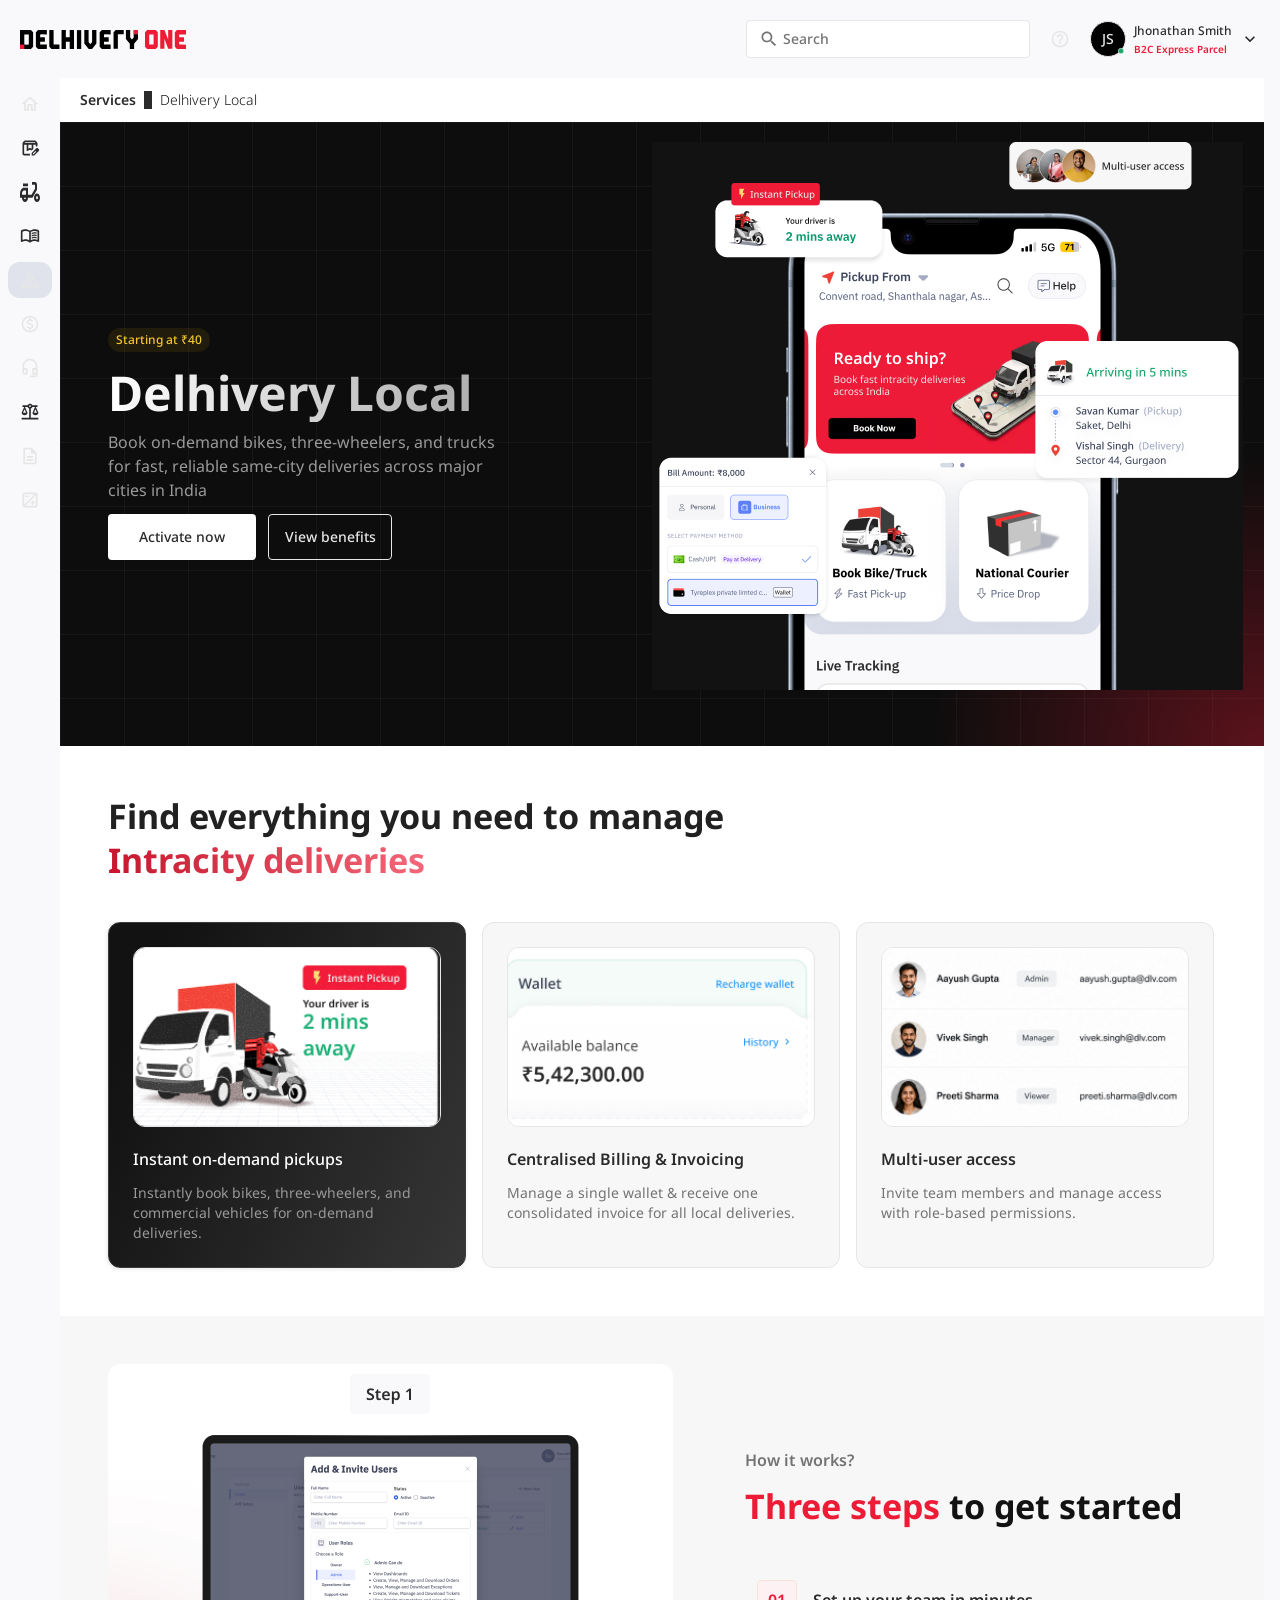
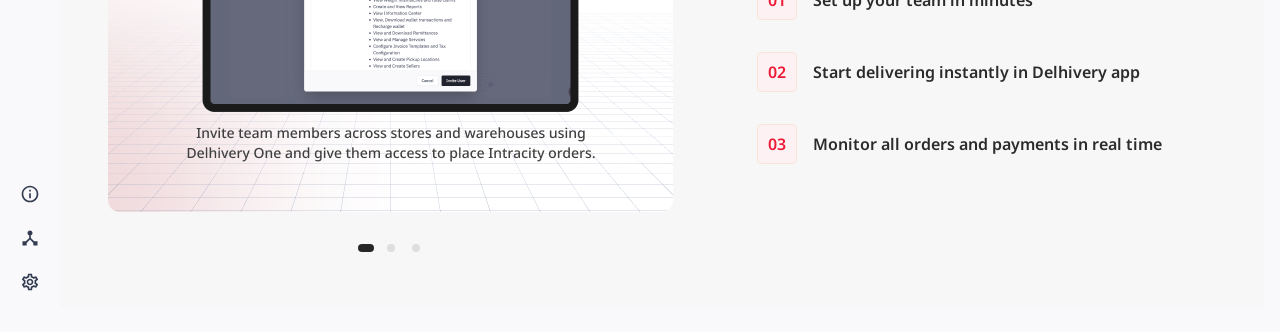
==== pages/delhivery-local/index.html @ 16ae8aa2 "Add Delhivery Local landing page as second option Built 1:1 from Figma (node 2787:121111): top nav, " ====
<!DOCTYPE html>
<html lang="en">
<head>
<meta charset="UTF-8" />
<title>Delhivery Local</title>
<link rel="preconnect" href="https://fonts.googleapis.com">
<link rel="preconnect" href="https://fonts.gstatic.com" crossorigin>
<link href="https://fonts.googleapis.com/css2?family=Noto+Sans:ital,wght@0,300;0,400;0,500;0,600;0,700&display=swap" rel="stylesheet">
<link rel="stylesheet" href="styles.css" />
<link rel="stylesheet" href="../../inspector.css" />
</head>
<body>

<div class="page">

  <header class="topnav" data-spec="Top navigation bar">
    <div class="topnav__brand">
      <img class="logo-dlv" src="assets/dlv.svg" alt="Delhivery" />
      <img class="logo-one" src="assets/group1991.svg" alt="One" />
    </div>
    <div class="search" data-spec="Search field">
      <img src="assets/search.svg" alt="" />
      <span>Search</span>
    </div>
    <div class="topnav__actions">
      <button class="icon-btn" data-spec="Help button"><img src="assets/helpOutline.svg" alt="" /></button>
    </div>
    <div class="profile" data-spec="Profile">
      <div class="avatar">
        <div class="avatar__circle">JS</div>
        <img class="avatar__status" src="assets/avatarStatus.svg" alt="" />
      </div>
      <div class="profile__meta">
        <span class="profile__name">Jhonathan Smith</span>
        <span class="profile__tag">B2C Express Parcel</span>
      </div>
      <img class="chevron" src="assets/chevronDown.svg" alt="" />
    </div>
  </header>

  <div class="body">
    <nav class="sidenav" data-spec="Left navigation sidebar">
      <button class="nav-cell" aria-label="Home"><img src="assets/navHome.svg" alt="" /></button>
      <button class="nav-cell" aria-label="Edit"><img src="assets/navBoxEdit.svg" alt="" /></button>
      <button class="nav-cell" aria-label="Delivery"><img src="assets/navMoped.svg" alt="" /></button>
      <button class="nav-cell" aria-label="Docs"><img src="assets/navMenuBook.svg" alt="" /></button>
      <button class="nav-cell is-selected" aria-current="page" aria-label="Services"><img src="assets/navReportProblem.svg" alt="" /></button>
      <button class="nav-cell" aria-label="Billing"><img src="assets/navMonetization.svg" alt="" /></button>
      <button class="nav-cell" aria-label="Support"><img src="assets/navHeadsetMic.svg" alt="" /></button>
      <button class="nav-cell" aria-label="Balance"><img src="assets/navBalance.svg" alt="" /></button>
      <button class="nav-cell" aria-label="Description"><img src="assets/navDescription.svg" alt="" /></button>
      <button class="nav-cell" aria-label="Exposure"><img src="assets/navExposure.svg" alt="" /></button>
      <div class="sidenav__bottom">
        <button class="nav-cell" aria-label="Info"><img src="assets/navInfo.svg" alt="" /></button>
        <button class="nav-cell" aria-label="Device hub"><img src="assets/navDeviceHub.svg" alt="" /></button>
        <button class="nav-cell" aria-label="Settings"><img src="assets/navSettings.svg" alt="" /></button>
      </div>
    </nav>

    <main class="content">

      <nav class="breadcrumb" data-spec="Breadcrumb">
        <button class="breadcrumb__cell">Services</button>
        <span class="breadcrumb__divider"><img src="assets/breadcrumbDivider.svg" alt="" /></span>
        <span class="breadcrumb__cell is-current">Delhivery Local</span>
      </nav>

      <section class="hero" data-spec="Hero section">
        <div class="hero__content">
          <span class="hero__badge" data-spec="Pricing badge">Starting at ₹40</span>
          <div class="hero__value-prop">
            <h1 class="hero__headline" data-spec="Hero headline">Delhivery Local</h1>
            <p class="hero__desc" data-spec="Hero description">Book on-demand bikes, three-wheelers, and trucks for fast, reliable same-city deliveries across major cities in India</p>
          </div>
          <div class="hero__actions">
            <button class="btn btn--white-primary" data-spec="Primary button (white)">Activate now</button>
            <button class="btn btn--white-secondary" data-spec="Secondary button (white)">View benefits</button>
          </div>
        </div>
        <img class="hero__imagery" data-spec="Hero device mockup" src="assets/heroImagery.png" alt="Delhivery Local app preview" />
      </section>

      <section class="benefits" data-spec="Benefits section (48px padding)">
        <h2 class="benefits__heading" data-spec="Benefits heading">Find everything you need to manage <span class="accent">Intracity deliveries</span></h2>
        <div class="benefits__row">
          <article class="benefit-card benefit-card--dark" data-spec="Benefit card (dark)">
            <div class="benefit-card__illustration"><img src="assets/benefit1.png" alt="Instant on-demand pickups" /></div>
            <div class="benefit-card__text">
              <p class="benefit-card__title">Instant on-demand pickups</p>
              <p class="benefit-card__desc">Instantly book bikes, three-wheelers, and commercial vehicles for on-demand deliveries.</p>
            </div>
          </article>
          <article class="benefit-card benefit-card--light" data-spec="Benefit card (light)">
            <div class="benefit-card__illustration"><img src="assets/benefit2.png" alt="Centralised Billing & Invoicing" /></div>
            <div class="benefit-card__text">
              <p class="benefit-card__title">Centralised Billing &amp; Invoicing</p>
              <p class="benefit-card__desc">Manage a single wallet &amp; receive one consolidated invoice for all local deliveries.</p>
            </div>
          </article>
          <article class="benefit-card benefit-card--light" data-spec="Benefit card (light)">
            <div class="benefit-card__illustration"><img src="assets/benefit3.png" alt="Multi-user access" /></div>
            <div class="benefit-card__text">
              <p class="benefit-card__title">Multi-user access</p>
              <p class="benefit-card__desc">Invite team members and manage access with role-based permissions.</p>
            </div>
          </article>
        </div>
      </section>

      <section class="footer-section" data-spec="Steps & footer section (48px padding)">
        <div class="footer-section__row">
          <div class="carousel" data-spec="Step preview carousel">
            <div class="carousel__card"><img src="assets/carousel.png" alt="Step 1 preview" /></div>
            <div class="carousel__dots">
              <span class="carousel__dot is-active"></span>
              <span class="carousel__dot"></span>
              <span class="carousel__dot"></span>
            </div>
          </div>

          <div class="steps">
            <div class="steps__intro">
              <p class="steps__label">How it works?</p>
              <h2 class="steps__heading" data-spec="Steps heading"><span class="accent">Three steps</span> to get started</h2>
            </div>
            <div class="steps__list">
              <div class="step-row" data-spec="Step row">
                <span class="step-row__number">01</span>
                <p class="step-row__text">Set up your team in minutes</p>
              </div>
              <div class="step-row" data-spec="Step row">
                <span class="step-row__number">02</span>
                <p class="step-row__text">Start delivering instantly in Delhivery app</p>
              </div>
              <div class="step-row" data-spec="Step row">
                <span class="step-row__number">03</span>
                <p class="step-row__text">Monitor all orders and payments in real time</p>
              </div>
            </div>
          </div>
        </div>
      </section>

    </main>
  </div>
</div>

<script src="../../inspector.js"></script>
</body>
</html>
---- pages/delhivery-local/styles.css ----
:root {
  --font-heading: "Noto Sans", sans-serif;
  --font-body: "Noto Sans", sans-serif;
  --font-display: "Noto Sans", sans-serif;

  --text-heading-primary: #121212;
  --text-heading-secondary: #212121;
  --text-body-primary: #2b2b2b;
  --text-body-base: #737373;
  --text-caption-primary: #454545;
  --text-accent-primary: #ed1b36;
  --text-body-inverse-primary: #e6e6e6;
  --text-body-inverse-base: #999999;
  --text-heading-inverse-base: #b3b2b2;
  --text-heading-inverse-white: #ffffff;
  --text-body-tertiary: #404040;
  --text-warning-base: #f5c828;

  --surface-primary-default: #ffffff;
  --surface-primary-strongest: #f7f7f7;
  --surface-coal-weakest: #f9f9fb;
  --surface-coal-subtle: #e0e3eb;
  --surface-primary-inverse-default: #000000;
  --surface-primary-inverse-strongest: #0d0d0d;
  --surface-primary-inverse-stronger: #121212;
  --surface-primary-inverse-strong: #1a1a1a;
  --surface-primary-inverse-weak: #3b3b3b;
  --surface-dlv-red-weakest: #fef1f3;

  --border-neutral-primary: #e6e6e6;
  --border-orange-disabled: #fae3d7;
  --border-greys-tertiary: #a6a5a5;

  --radius-default: 4px;
  --radius-large: 12px;
}

* { box-sizing: border-box; }
html, body { margin: 0; padding: 0; }
body {
  font-family: var(--font-body);
  -webkit-font-smoothing: antialiased;
}
button { font-family: inherit; cursor: pointer; border: none; background: none; }
img { display: block; }

.page {
  position: relative;
  width: 1280px;
  background: var(--surface-coal-weakest);
}

/* ===================== Top Navigation ===================== */

.topnav {
  position: sticky;
  top: 0;
  z-index: 10;
  width: 100%;
  display: flex;
  align-items: center;
  gap: 12px;
  padding: 20px;
  background: var(--surface-coal-weakest);
}
.topnav__brand { flex: 1 0 0; display: flex; align-items: center; gap: 7px; }
.topnav__brand img.logo-dlv { width: 118px; height: 19px; }
.topnav__brand img.logo-one { width: 40.58px; height: 19px; }

.search {
  display: flex;
  align-items: center;
  gap: 4px;
  width: 284px;
  padding: 8px 12px;
  background: var(--surface-primary-default);
  border: 1px solid var(--border-neutral-primary);
  border-radius: var(--radius-default);
  flex-shrink: 0;
}
.search img { width: 20px; height: 20px; }
.search span { font: 500 14px/20px var(--font-body); color: var(--text-body-base); }

.topnav__actions { display: flex; align-items: center; gap: 8px; flex-shrink: 0; }
.icon-btn { display: flex; align-items: center; justify-content: center; padding: 8px; border-radius: var(--radius-default); }
.icon-btn img { width: 20px; height: 20px; }

.profile { display: flex; align-items: center; gap: 8px; flex-shrink: 0; }
.avatar { position: relative; width: 36px; height: 36px; flex-shrink: 0; }
.avatar__circle {
  width: 36px; height: 36px; border-radius: 999px;
  background: var(--surface-primary-inverse-default);
  border: 0.5px solid var(--border-neutral-primary);
  display: flex; align-items: center; justify-content: center;
  font: 500 14px/20px var(--font-body); color: var(--text-body-inverse-primary);
}
.avatar__status { position: absolute; bottom: 0; right: 0; width: 10px; height: 12px; }
.profile__meta { display: flex; flex-direction: column; gap: 4px; white-space: nowrap; }
.profile__name { font: 500 12px/16px var(--font-body); color: var(--text-body-primary); }
.profile__tag { font: 600 10px/12px var(--font-body); color: var(--text-accent-primary); }
.profile img.chevron { width: 20px; height: 20px; }

/* ===================== Page body ===================== */

.body {
  display: flex;
  align-items: stretch;
  padding-right: 16px;
  padding-bottom: 24px;
}

.sidenav {
  display: flex;
  flex-direction: column;
  gap: 8px;
  width: 60px;
  padding: 8px;
  background: var(--surface-coal-weakest);
  flex-shrink: 0;
}
.nav-cell {
  width: 44px; height: 36px;
  display: flex; align-items: center; justify-content: center;
  padding: 8px 12px; border-radius: 12px;
}
.nav-cell img { width: 20px; height: 20px; }
.nav-cell.is-selected { background: var(--surface-coal-subtle); }
.sidenav__bottom { display: flex; flex-direction: column; gap: 8px; flex: 1 0 0; justify-content: flex-end; }

.content { flex: 1 1 auto; min-width: 0; display: flex; flex-direction: column; }

/* ===================== Breadcrumb ===================== */

.breadcrumb {
  display: flex;
  align-items: center;
  padding: 0 12px;
  height: 44px;
  background: var(--surface-primary-default);
}
.breadcrumb__cell {
  display: flex; align-items: center; gap: 4px;
  padding: 12px 8px;
  font: 600 14px/20px var(--font-body);
  color: var(--text-body-primary);
}
.breadcrumb__cell.is-current {
  font-weight: 300;
  color: var(--text-heading-primary);
}
.breadcrumb__divider { width: 8px; height: 44px; display: flex; align-items: center; justify-content: center; }
.breadcrumb__divider img { width: 8px; height: 18px; }

/* ===================== Hero ===================== */

.hero {
  position: relative;
  height: 624px;
  overflow: hidden;
  background:
    radial-gradient(480px 420px at 100% 100%, rgba(237, 27, 54, 0.35), transparent 70%),
    linear-gradient(rgba(255, 255, 255, 0.045) 1px, transparent 1px),
    linear-gradient(90deg, rgba(255, 255, 255, 0.045) 1px, transparent 1px),
    var(--surface-primary-inverse-strongest);
  background-size: auto, 64px 64px, 64px 64px, auto;
}
.hero__content {
  position: absolute;
  left: 48px;
  top: 206px;
  width: 424px;
  display: flex;
  flex-direction: column;
  gap: 12px;
}
.hero__badge {
  display: inline-flex;
  align-items: center;
  justify-content: center;
  gap: 2px;
  padding: 4px 8px;
  border-radius: 999px;
  background: rgba(207, 159, 2, 0.1);
  font: 500 12px/16px var(--font-body);
  color: var(--text-warning-base);
  align-self: flex-start;
}
.hero__value-prop { display: flex; flex-direction: column; gap: 8px; }
.hero__headline {
  margin: 0;
  font: 700 48px/58px var(--font-display);
  background: linear-gradient(to right, #ffffff, #b3b2b2 82%);
  -webkit-background-clip: text;
  background-clip: text;
  color: transparent;
  width: 424px;
}
.hero__desc {
  margin: 0;
  font: 400 16px/24px var(--font-body);
  color: var(--text-body-inverse-base);
  width: 407px;
}
.hero__actions { display: flex; gap: 12px; }
.btn {
  display: inline-flex;
  align-items: center;
  justify-content: center;
  gap: 4px;
  padding: 12px;
  border-radius: var(--radius-default);
  font: 500 14px/20px var(--font-body);
  white-space: nowrap;
}
.btn--white-primary { background: var(--surface-primary-default); color: var(--text-body-primary); width: 148px; }
.btn--white-secondary {
  border: 0.5px solid var(--border-neutral-primary);
  color: var(--text-body-inverse-primary);
  width: 124px;
}
.hero__imagery {
  position: absolute;
  left: 592px;
  top: 20px;
  width: 591px;
  height: 548px;
}

/* ===================== Benefits ===================== */

.benefits {
  padding: 48px;
  background: var(--surface-primary-default);
  display: flex;
  flex-direction: column;
  gap: 40px;
}
.benefits__heading {
  margin: 0;
  font: 700 34px/44px var(--font-heading);
  color: var(--text-heading-secondary);
  width: 657px;
}
.benefits__heading .accent {
  background: linear-gradient(to right, #c5172d, #f36779);
  -webkit-background-clip: text;
  background-clip: text;
  color: transparent;
}
.benefits__row { display: flex; gap: 16px; }

.benefit-card {
  width: 358px;
  padding: 24px;
  border-radius: var(--radius-large);
  display: flex;
  flex-direction: column;
  gap: 20px;
}
.benefit-card--dark {
  background: linear-gradient(113deg, var(--surface-primary-inverse-stronger) 13%, var(--surface-primary-inverse-weak) 113%);
  border: 1px solid var(--surface-primary-inverse-weak);
  box-shadow: -1px 1px 4px rgba(0, 0, 0, 0.1);
}
.benefit-card--light {
  background: var(--surface-primary-strongest);
  border: 0.5px solid var(--border-neutral-primary);
}
.benefit-card__illustration {
  width: 100%;
  height: 180px;
  border-radius: var(--radius-large);
  overflow: hidden;
  background: var(--surface-primary-default);
  border: 1px solid var(--border-neutral-primary);
}
.benefit-card__illustration img { width: 100%; height: 100%; object-fit: cover; }
.benefit-card__text { display: flex; flex-direction: column; gap: 12px; }
.benefit-card__title { margin: 0; font: 500 16px/24px var(--font-body); }
.benefit-card--dark .benefit-card__title { color: var(--text-heading-inverse-white); }
.benefit-card--light .benefit-card__title { font-weight: 600; color: var(--text-body-primary); }
.benefit-card__desc { margin: 0; font: 400 14px/20px var(--font-body); }
.benefit-card--dark .benefit-card__desc { color: var(--text-body-inverse-base); }
.benefit-card--light .benefit-card__desc { color: var(--text-body-base); }

/* ===================== Footer / steps ===================== */

.footer-section {
  padding: 48px;
  background: var(--surface-primary-strongest);
  display: flex;
  flex-direction: column;
}
.footer-section__row {
  display: flex;
  align-items: center;
  justify-content: space-between;
  width: 100%;
}

.carousel { display: flex; flex-direction: column; align-items: center; gap: 8px; width: 565px; }
.carousel__card { width: 565px; height: 464px; border-radius: var(--radius-large); overflow: hidden; }
.carousel__card img { width: 100%; height: 100%; object-fit: cover; }
.carousel__dots { display: flex; align-items: center; justify-content: center; gap: 1px; }
.carousel__dot { width: 24px; height: 24px; display: flex; align-items: center; justify-content: center; }
.carousel__dot::after {
  content: "";
  width: 8px; height: 8px;
  border-radius: 999px;
  background: var(--surface-primary-inverse-base, #262626);
  background: #dedede;
}
.carousel__dot.is-active::after { width: 16px; background: #262626; }

.steps { width: 471px; display: flex; flex-direction: column; gap: 40px; }
.steps__intro { display: flex; flex-direction: column; gap: 12px; }
.steps__label { margin: 0; font: 600 16px/24px var(--font-body); color: var(--text-body-base); }
.steps__heading { margin: 0; font: 700 34px/44px var(--font-heading); color: var(--text-heading-primary); }
.steps__heading .accent { color: var(--text-accent-primary); }
.steps__list { display: flex; flex-direction: column; gap: 8px; width: 100%; }
.step-row { display: flex; align-items: center; gap: 16px; padding: 12px; border-radius: var(--radius-large); width: 100%; }
.step-row__number {
  flex-shrink: 0;
  width: 40px; height: 40px;
  display: flex; align-items: center; justify-content: center;
  background: var(--surface-dlv-red-weakest);
  border: 0.714px solid var(--border-orange-disabled);
  border-radius: var(--radius-default);
  font: 600 16px/24px var(--font-body);
  color: var(--text-accent-primary);
}
.step-row__text { margin: 0; font: 600 16px/24px var(--font-body); color: var(--text-body-primary); }
---- inspector.css ----
/* ==========================================================================
   Pattern Standardization — shared spec inspector
   Included by every page in /pages/*. Hovering any [data-spec] element
   shows its live, computed specs (size, spacing, color, type) — not
   hand-written notes, so it can never go stale as pages change.
   ========================================================================== */

[data-spec] {
  cursor: help;
}
[data-spec].psi-active {
  /* Outline only — never a background tint, which would get read back as
     the element's own "Background" color by the inspector itself. */
  outline: 1.5px solid #6d5efc;
  outline-offset: -1.5px;
}

.psi-tooltip {
  position: fixed;
  z-index: 2147483000;
  width: 240px;
  background: #17171f;
  color: #f2f2f5;
  border-radius: 10px;
  padding: 12px;
  font-family: -apple-system, BlinkMacSystemFont, "Segoe UI", Roboto, "Noto Sans", sans-serif;
  font-size: 12px;
  line-height: 16px;
  box-shadow: 0 12px 32px rgba(15, 15, 25, 0.35), 0 2px 6px rgba(15, 15, 25, 0.25);
  pointer-events: none;
  opacity: 0;
  transform: translateY(4px);
  transition: opacity 0.1s ease, transform 0.1s ease;
}
.psi-tooltip.is-visible {
  opacity: 1;
  transform: translateY(0);
}

.psi-tooltip__name {
  font-size: 12.5px;
  font-weight: 700;
  color: #ffffff;
  margin: 0 0 8px;
  display: flex;
  align-items: center;
  gap: 6px;
}
.psi-tooltip__name::before {
  content: "";
  width: 6px;
  height: 6px;
  border-radius: 50%;
  background: #8b7bff;
  flex-shrink: 0;
}

.psi-row {
  display: flex;
  align-items: flex-start;
  justify-content: space-between;
  gap: 10px;
  padding: 4px 0;
  border-top: 1px solid rgba(255, 255, 255, 0.08);
}
.psi-row:first-of-type {
  border-top: none;
}
.psi-row__label {
  color: #9a9aad;
  flex-shrink: 0;
  font-size: 11px;
  padding-top: 1px;
}
.psi-row__value {
  color: #f2f2f5;
  text-align: right;
  font-variant-numeric: tabular-nums;
  word-break: break-word;
}
.psi-row__value strong {
  font-weight: 700;
  color: #ffffff;
}
.psi-row__dim {
  color: #9a9aad;
  font-weight: 400;
}

.psi-swatch {
  display: inline-block;
  width: 10px;
  height: 10px;
  border-radius: 3px;
  border: 1px solid rgba(255, 255, 255, 0.25);
  margin-right: 5px;
  vertical-align: -1px;
}

/* ==========================================================================
   Padding bands — drawn directly on the hovered element's padding area,
   like Figma's dev-mode inspector, in addition to the numbers in the
   tooltip list.
   ========================================================================== */

.psi-pad-band {
  position: fixed;
  z-index: 2147482900;
  background: rgba(109, 94, 252, 0.16);
  box-shadow: inset 0 0 0 1px rgba(109, 94, 252, 0.35);
  pointer-events: none;
  display: none;
  align-items: center;
  justify-content: center;
}
.psi-pad-band__label {
  background: #6d5efc;
  color: #ffffff;
  font-family: -apple-system, BlinkMacSystemFont, "Segoe UI", Roboto, "Noto Sans", sans-serif;
  font-size: 10px;
  font-weight: 600;
  line-height: 1;
  padding: 2px 5px;
  border-radius: 4px;
  white-space: nowrap;
  box-shadow: 0 1px 3px rgba(0, 0, 0, 0.25);
}

/* ==========================================================================
   Gap bands — the space BETWEEN two sibling elements inside a hovered
   flex container (as opposed to padding bands, which are the space
   INSIDE one element). Same mechanic, a different hue so the two read
   as distinct at a glance.
   ========================================================================== */

.psi-gap-band {
  position: fixed;
  z-index: 2147482900;
  background: rgba(15, 184, 160, 0.14);
  box-shadow: inset 0 0 0 1px rgba(15, 184, 160, 0.4);
  pointer-events: none;
  display: none;
  align-items: center;
  justify-content: center;
}
.psi-gap-band__label {
  background: #0fb8a0;
  color: #ffffff;
  font-family: -apple-system, BlinkMacSystemFont, "Segoe UI", Roboto, "Noto Sans", sans-serif;
  font-size: 10px;
  font-weight: 600;
  line-height: 1;
  padding: 2px 5px;
  border-radius: 4px;
  white-space: nowrap;
  box-shadow: 0 1px 3px rgba(0, 0, 0, 0.25);
}
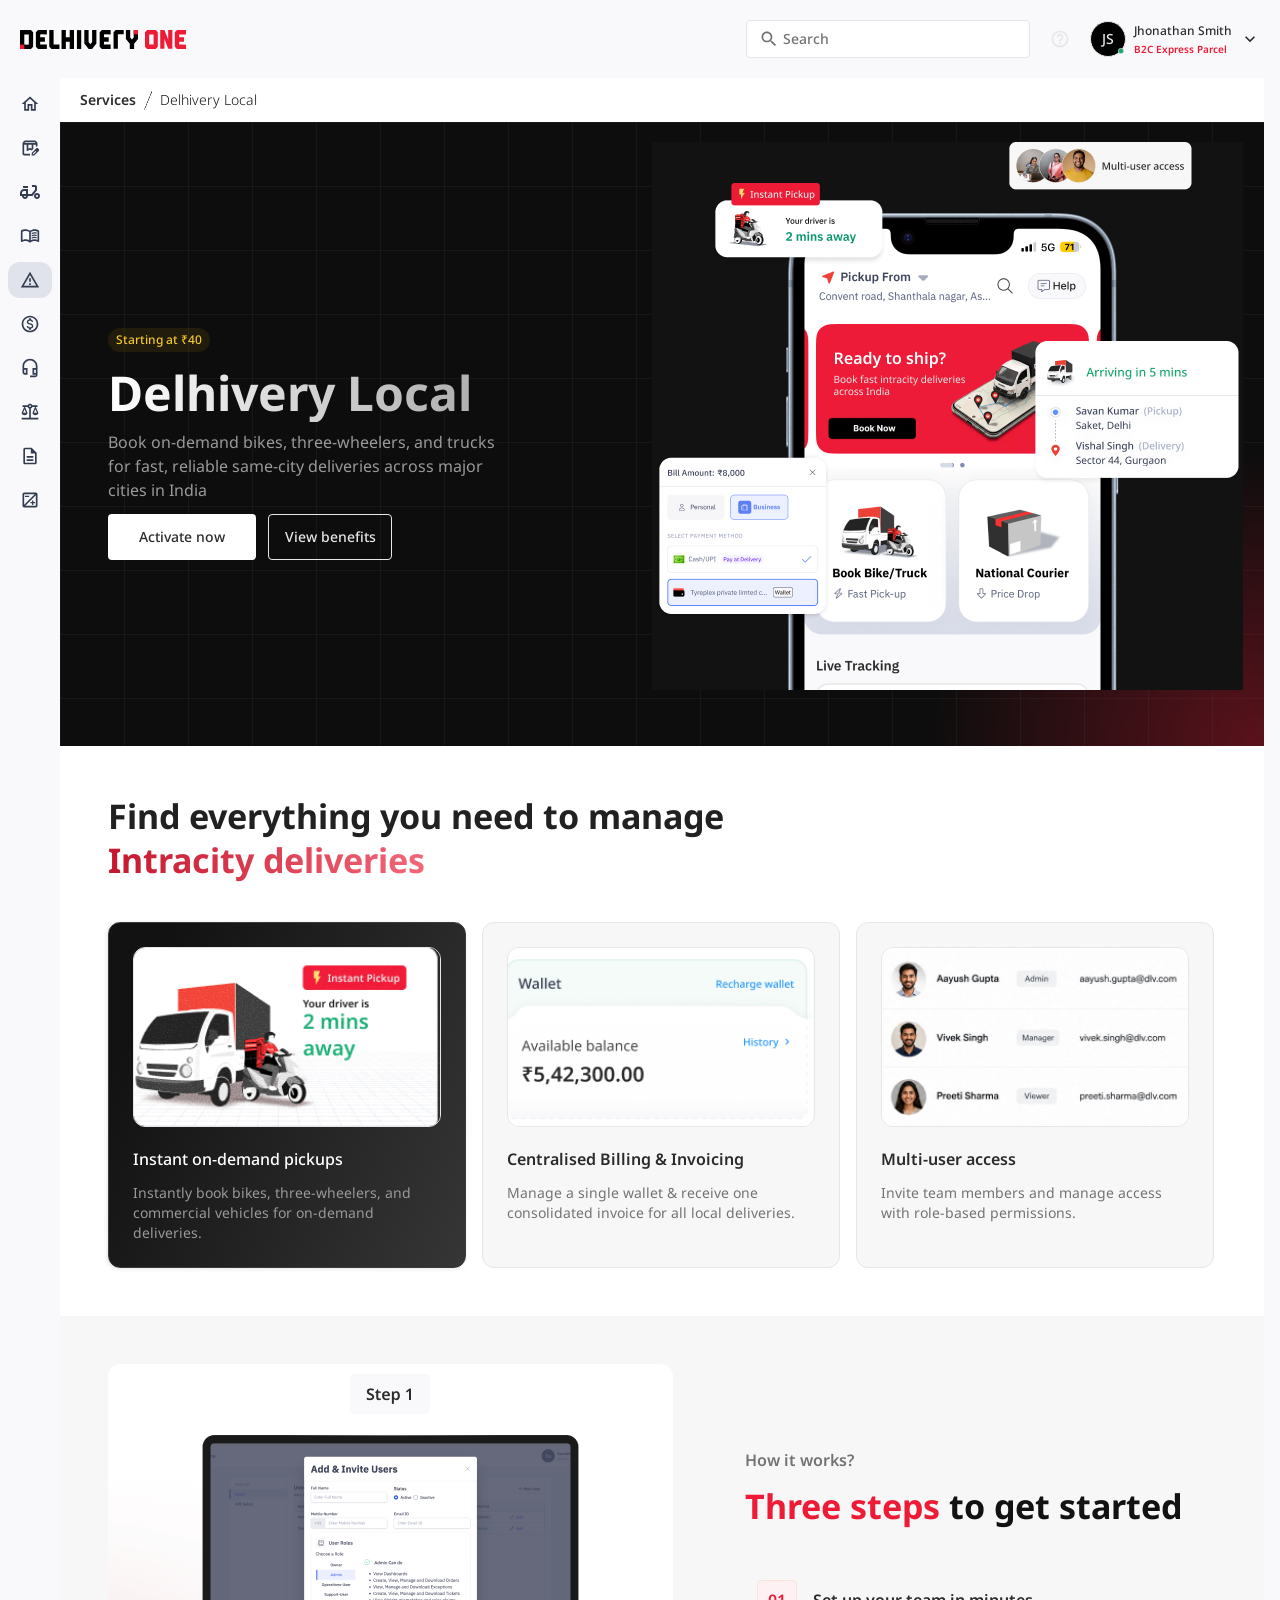
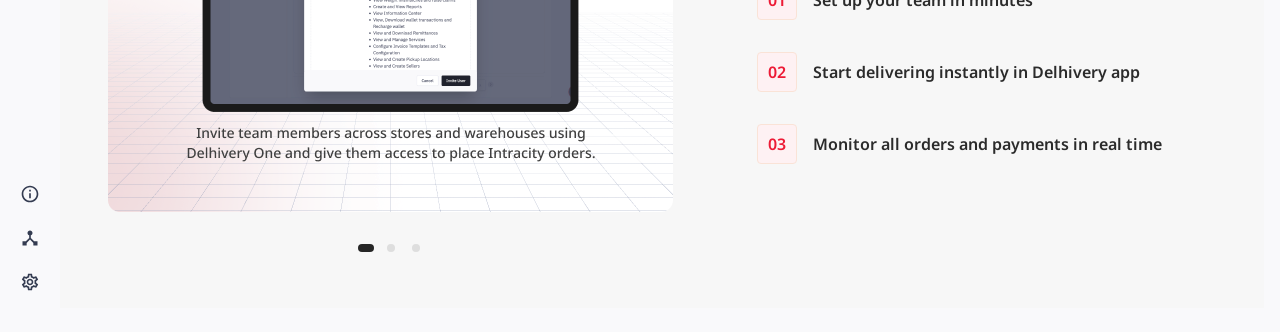
==== commit 5c7dae2e: "Fix invisible sidebar icons and stretched breadcrumb divider Sidenav: most icon SVGs export with a b" ====
--- a/pages/delhivery-local/index.html
+++ b/pages/delhivery-local/index.html
@@ -40,20 +40,20 @@
 
   <div class="body">
     <nav class="sidenav" data-spec="Left navigation sidebar">
-      <button class="nav-cell" aria-label="Home"><img src="assets/navHome.svg" alt="" /></button>
-      <button class="nav-cell" aria-label="Edit"><img src="assets/navBoxEdit.svg" alt="" /></button>
-      <button class="nav-cell" aria-label="Delivery"><img src="assets/navMoped.svg" alt="" /></button>
-      <button class="nav-cell" aria-label="Docs"><img src="assets/navMenuBook.svg" alt="" /></button>
-      <button class="nav-cell is-selected" aria-current="page" aria-label="Services"><img src="assets/navReportProblem.svg" alt="" /></button>
-      <button class="nav-cell" aria-label="Billing"><img src="assets/navMonetization.svg" alt="" /></button>
-      <button class="nav-cell" aria-label="Support"><img src="assets/navHeadsetMic.svg" alt="" /></button>
-      <button class="nav-cell" aria-label="Balance"><img src="assets/navBalance.svg" alt="" /></button>
-      <button class="nav-cell" aria-label="Description"><img src="assets/navDescription.svg" alt="" /></button>
-      <button class="nav-cell" aria-label="Exposure"><img src="assets/navExposure.svg" alt="" /></button>
+      <button class="nav-cell" aria-label="Home"><span class="nav-icon" style="-webkit-mask-image:url('assets/navHome.svg');mask-image:url('assets/navHome.svg');"></span></button>
+      <button class="nav-cell" aria-label="Edit"><span class="nav-icon" style="-webkit-mask-image:url('assets/navBoxEdit.svg');mask-image:url('assets/navBoxEdit.svg');"></span></button>
+      <button class="nav-cell" aria-label="Delivery"><span class="nav-icon" style="-webkit-mask-image:url('assets/navMoped.svg');mask-image:url('assets/navMoped.svg');"></span></button>
+      <button class="nav-cell" aria-label="Docs"><span class="nav-icon" style="-webkit-mask-image:url('assets/navMenuBook.svg');mask-image:url('assets/navMenuBook.svg');"></span></button>
+      <button class="nav-cell is-selected" aria-current="page" aria-label="Services"><span class="nav-icon" style="-webkit-mask-image:url('assets/navReportProblem.svg');mask-image:url('assets/navReportProblem.svg');"></span></button>
+      <button class="nav-cell" aria-label="Billing"><span class="nav-icon" style="-webkit-mask-image:url('assets/navMonetization.svg');mask-image:url('assets/navMonetization.svg');"></span></button>
+      <button class="nav-cell" aria-label="Support"><span class="nav-icon" style="-webkit-mask-image:url('assets/navHeadsetMic.svg');mask-image:url('assets/navHeadsetMic.svg');"></span></button>
+      <button class="nav-cell" aria-label="Balance"><span class="nav-icon" style="-webkit-mask-image:url('assets/navBalance.svg');mask-image:url('assets/navBalance.svg');"></span></button>
+      <button class="nav-cell" aria-label="Description"><span class="nav-icon" style="-webkit-mask-image:url('assets/navDescription.svg');mask-image:url('assets/navDescription.svg');"></span></button>
+      <button class="nav-cell" aria-label="Exposure"><span class="nav-icon" style="-webkit-mask-image:url('assets/navExposure.svg');mask-image:url('assets/navExposure.svg');"></span></button>
       <div class="sidenav__bottom">
-        <button class="nav-cell" aria-label="Info"><img src="assets/navInfo.svg" alt="" /></button>
-        <button class="nav-cell" aria-label="Device hub"><img src="assets/navDeviceHub.svg" alt="" /></button>
-        <button class="nav-cell" aria-label="Settings"><img src="assets/navSettings.svg" alt="" /></button>
+        <button class="nav-cell" aria-label="Info"><span class="nav-icon" style="-webkit-mask-image:url('assets/navInfo.svg');mask-image:url('assets/navInfo.svg');"></span></button>
+        <button class="nav-cell" aria-label="Device hub"><span class="nav-icon" style="-webkit-mask-image:url('assets/navDeviceHub.svg');mask-image:url('assets/navDeviceHub.svg');"></span></button>
+        <button class="nav-cell" aria-label="Settings"><span class="nav-icon" style="-webkit-mask-image:url('assets/navSettings.svg');mask-image:url('assets/navSettings.svg');"></span></button>
       </div>
     </nav>
 
--- a/pages/delhivery-local/styles.css
+++ b/pages/delhivery-local/styles.css
@@ -123,7 +123,21 @@
   display: flex; align-items: center; justify-content: center;
   padding: 8px 12px; border-radius: 12px;
 }
-.nav-cell img { width: 20px; height: 20px; }
+/* Several of the exported icon SVGs carry a baked-in fill meant for a dark
+   surface (#E6E6E6), which is invisible on this light sidebar. Rendering
+   every icon as a CSS mask instead of a plain <img> ignores the source
+   file's own fill entirely and guarantees one consistent, correct color —
+   matching the icons that already happened to export with a dark fill. */
+.nav-icon {
+  width: 20px; height: 20px;
+  background-color: #343c51; /* Icon/Coal/Primary */
+  -webkit-mask-repeat: no-repeat;
+  mask-repeat: no-repeat;
+  -webkit-mask-position: center;
+  mask-position: center;
+  -webkit-mask-size: contain;
+  mask-size: contain;
+}
 .nav-cell.is-selected { background: var(--surface-coal-subtle); }
 .sidenav__bottom { display: flex; flex-direction: column; gap: 8px; flex: 1 0 0; justify-content: flex-end; }
 
@@ -148,8 +162,12 @@
   font-weight: 300;
   color: var(--text-heading-primary);
 }
-.breadcrumb__divider { width: 8px; height: 44px; display: flex; align-items: center; justify-content: center; }
-.breadcrumb__divider img { width: 8px; height: 18px; }
+.breadcrumb__divider { width: 8px; height: 44px; display: flex; align-items: center; justify-content: center; overflow: hidden; }
+/* The source asset is a 20×0.5px horizontal line rotated -67.61deg to read
+   as a short diagonal slash (~7.6×18.5px). Stretching it to fill an 18px
+   box (as a plain <img> would) turns the hairline into a solid block —
+   keep its native size and rotate it instead. */
+.breadcrumb__divider img { width: 20px; height: 0.5px; transform: rotate(-67.61deg); }
 
 /* ===================== Hero ===================== */
 
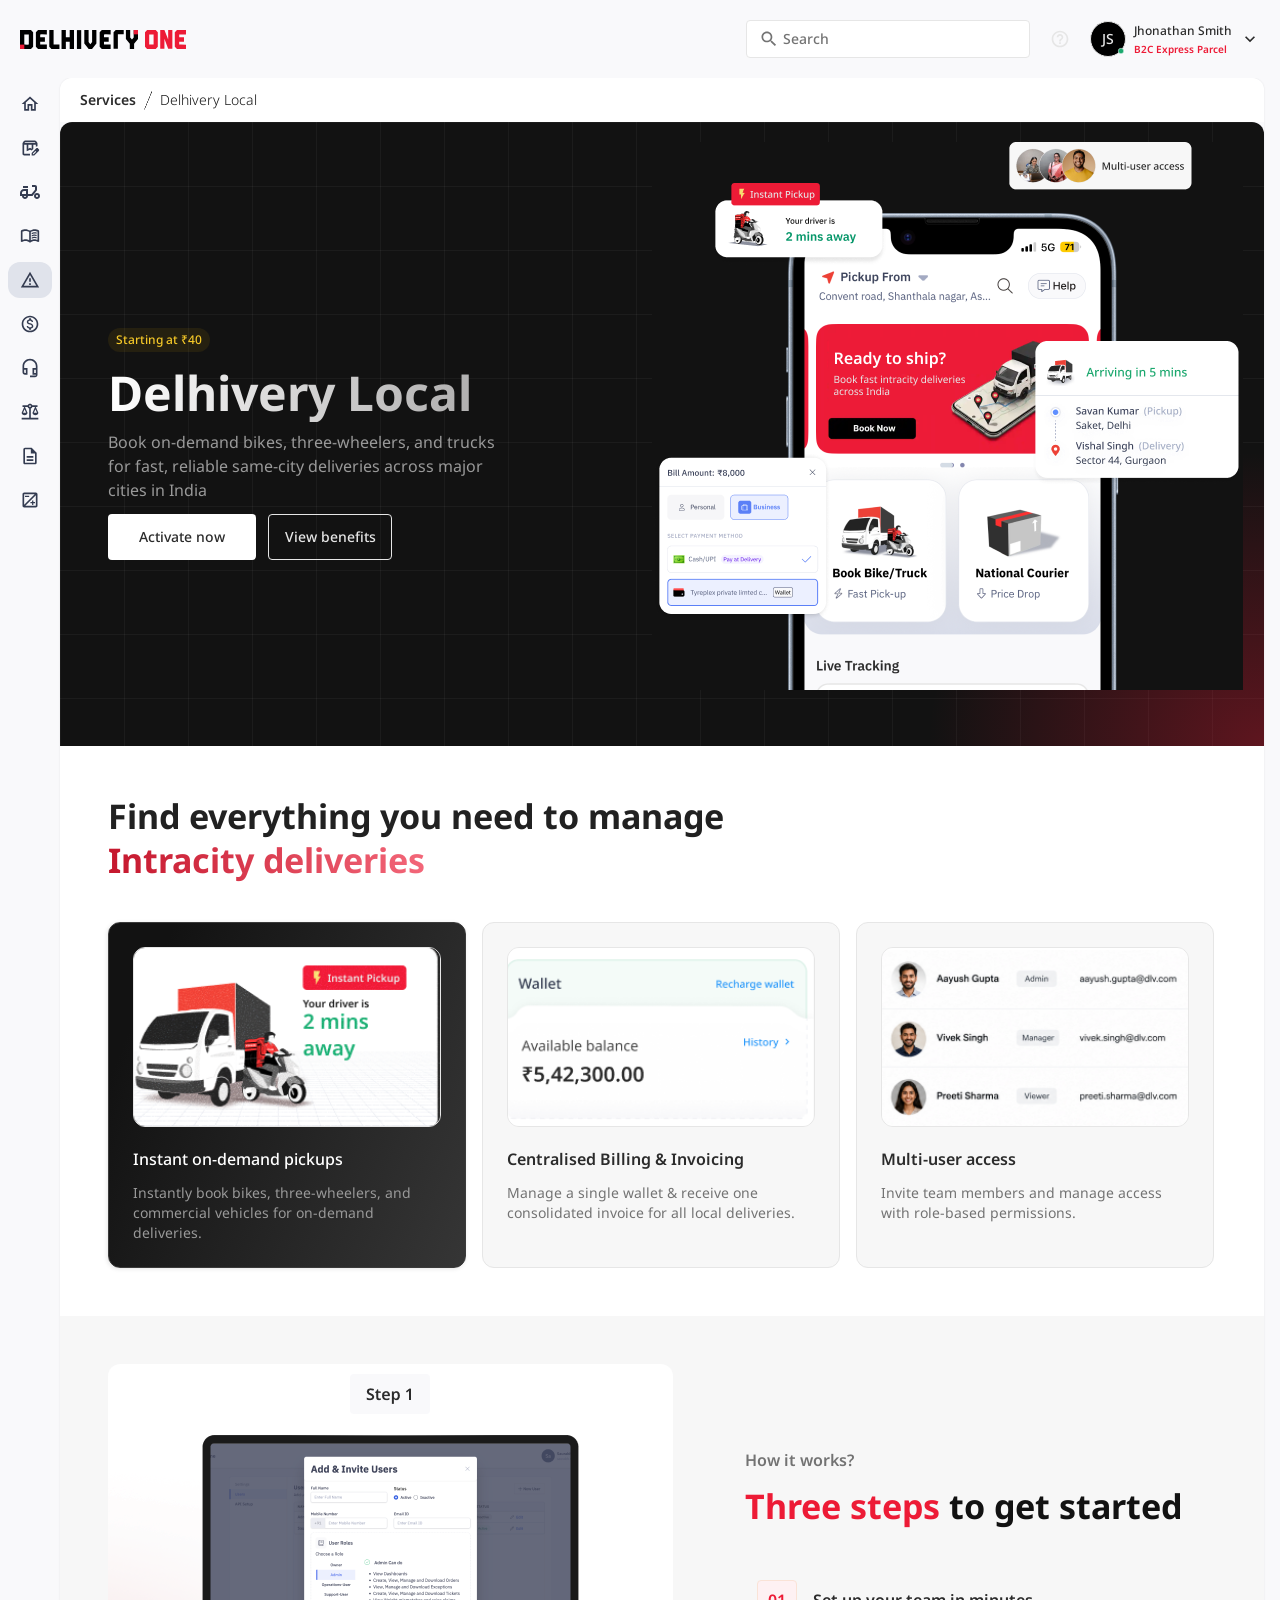
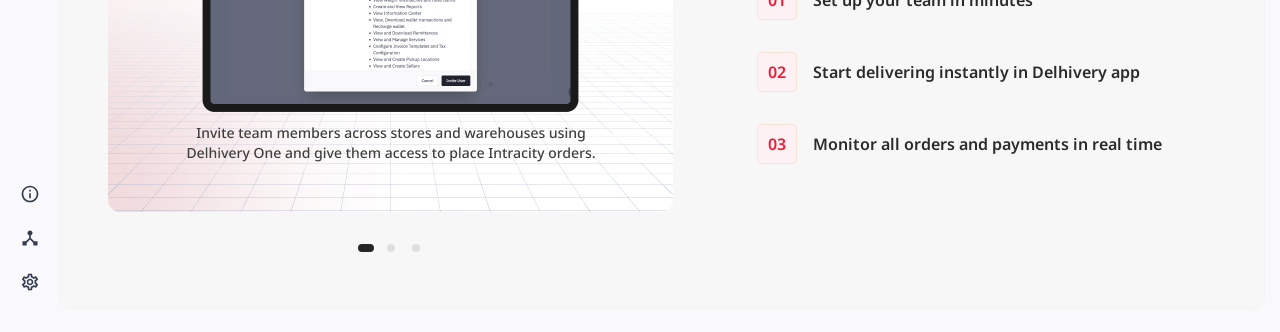
==== commit cb35e192: "Add the missing outer content-card radius (all 4 corners) Node 2787:121116 — the frame wrapping brea" ====
--- a/pages/delhivery-local/index.html
+++ b/pages/delhivery-local/index.html
@@ -44,7 +44,7 @@
       <button class="nav-cell" aria-label="Edit"><span class="nav-icon" style="-webkit-mask-image:url('assets/navBoxEdit.svg');mask-image:url('assets/navBoxEdit.svg');"></span></button>
       <button class="nav-cell" aria-label="Delivery"><span class="nav-icon" style="-webkit-mask-image:url('assets/navMoped.svg');mask-image:url('assets/navMoped.svg');"></span></button>
       <button class="nav-cell" aria-label="Docs"><span class="nav-icon" style="-webkit-mask-image:url('assets/navMenuBook.svg');mask-image:url('assets/navMenuBook.svg');"></span></button>
-      <button class="nav-cell is-selected" aria-current="page" aria-label="Services"><span class="nav-icon" style="-webkit-mask-image:url('assets/navReportProblem.svg');mask-image:url('assets/navReportProblem.svg');"></span></button>
+      <button class="nav-cell is-selected" data-spec="Selected nav item" aria-current="page" aria-label="Services"><span class="nav-icon" style="-webkit-mask-image:url('assets/navReportProblem.svg');mask-image:url('assets/navReportProblem.svg');"></span></button>
       <button class="nav-cell" aria-label="Billing"><span class="nav-icon" style="-webkit-mask-image:url('assets/navMonetization.svg');mask-image:url('assets/navMonetization.svg');"></span></button>
       <button class="nav-cell" aria-label="Support"><span class="nav-icon" style="-webkit-mask-image:url('assets/navHeadsetMic.svg');mask-image:url('assets/navHeadsetMic.svg');"></span></button>
       <button class="nav-cell" aria-label="Balance"><span class="nav-icon" style="-webkit-mask-image:url('assets/navBalance.svg');mask-image:url('assets/navBalance.svg');"></span></button>
@@ -57,7 +57,7 @@
       </div>
     </nav>
 
-    <main class="content">
+    <main class="content" data-spec="Content card (wraps every section)">
 
       <nav class="breadcrumb" data-spec="Breadcrumb">
         <button class="breadcrumb__cell">Services</button>
--- a/pages/delhivery-local/styles.css
+++ b/pages/delhivery-local/styles.css
@@ -141,7 +141,19 @@
 .nav-cell.is-selected { background: var(--surface-coal-subtle); }
 .sidenav__bottom { display: flex; flex-direction: column; gap: 8px; flex: 1 0 0; justify-content: flex-end; }
 
-.content { flex: 1 1 auto; min-width: 0; display: flex; flex-direction: column; }
+/* The whole breadcrumb+hero+benefits+footer stack is wrapped in ONE card
+   in Figma (rounded-[12px] all corners + overflow-clip + a subtle drop
+   shadow) — missed earlier because only the individual sections inside
+   it were ever fetched, never this wrapping frame itself. */
+.content {
+  flex: 1 1 auto;
+  min-width: 0;
+  display: flex;
+  flex-direction: column;
+  border-radius: var(--radius-large);
+  overflow: hidden;
+  box-shadow: 0 0 2px rgba(0, 0, 0, 0.1);
+}
 
 /* ===================== Breadcrumb ===================== */
 
@@ -175,11 +187,12 @@
   position: relative;
   height: 624px;
   overflow: hidden;
+  border-radius: var(--radius-large) var(--radius-large) 0 0;
   background:
     radial-gradient(480px 420px at 100% 100%, rgba(237, 27, 54, 0.35), transparent 70%),
     linear-gradient(rgba(255, 255, 255, 0.045) 1px, transparent 1px),
     linear-gradient(90deg, rgba(255, 255, 255, 0.045) 1px, transparent 1px),
-    var(--surface-primary-inverse-strongest);
+    var(--surface-primary-inverse-stronger);
   background-size: auto, 64px 64px, 64px 64px, auto;
 }
 .hero__content {
